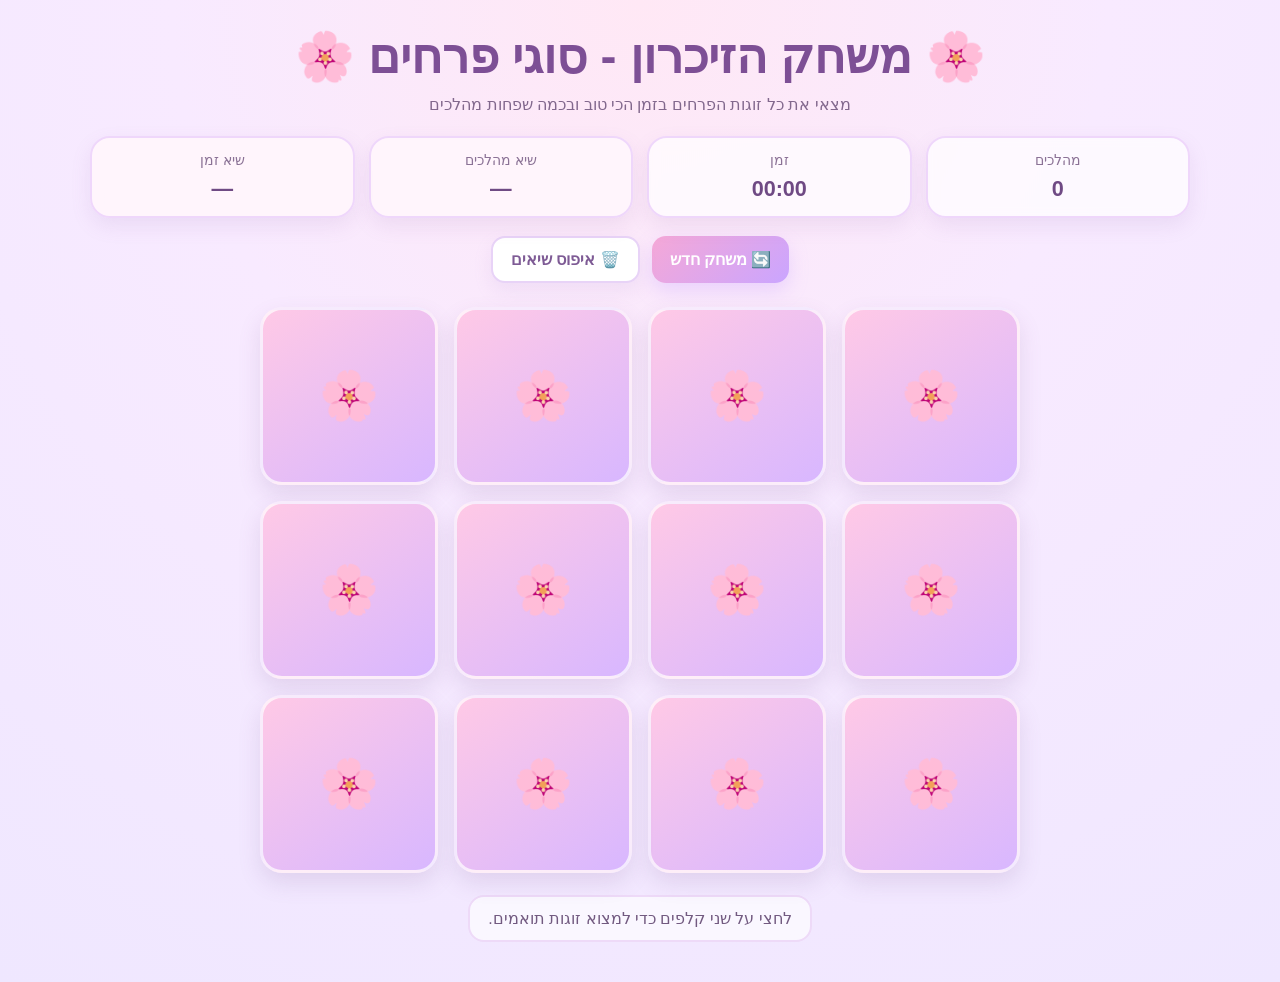
==== Projects/memory-game/index.html @ 7920eef6 "final projects submission" ====
<!DOCTYPE html>
<html lang="he" dir="rtl">
<head>
  <meta charset="UTF-8" />
  <meta name="viewport" content="width=device-width, initial-scale=1.0" />
  <title>משחק הזיכרון - סוגי פרחים</title>
  <link rel="stylesheet" href="style.css" />
</head>
<body>
  <div class="page">
    <header class="top-header">
      <h1>🌸 משחק הזיכרון - סוגי פרחים 🌸</h1>
      <p class="subtitle">מצאי את כל זוגות הפרחים בזמן הכי טוב ובכמה שפחות מהלכים</p>
    </header>

    <section class="stats-panel">
      <div class="stat-box">
        <span class="label">מהלכים</span>
        <span id="moves">0</span>
      </div>

      <div class="stat-box">
        <span class="label">זמן</span>
        <span id="timer">00:00</span>
      </div>

      <div class="stat-box best">
        <span class="label">שיא מהלכים</span>
        <span id="bestMoves">—</span>
      </div>

      <div class="stat-box best">
        <span class="label">שיא זמן</span>
        <span id="bestTime">—</span>
      </div>
    </section>

    <section class="actions">
      <button id="restartBtn" class="main-btn">🔄 משחק חדש</button>
      <button id="resetScoresBtn" class="secondary-btn">🗑️ איפוס שיאים</button>
    </section>

    <section class="game-wrapper">
      <div id="gameBoard" class="game-board"></div>
    </section>

    <section class="message-box">
      <p id="statusText">לחצי על שני קלפים כדי למצוא זוגות תואמים.</p>
    </section>
  </div>

  <script src="script.js"></script>
</body>
</html>
---- Projects/memory-game/style.css ----
* {
  box-sizing: border-box;
}

body {
  margin: 0;
  font-family: Arial, sans-serif;
  background:
    radial-gradient(circle at top, #ffe8f5 0%, #f8eaff 40%, #efe7ff 100%);
  min-height: 100vh;
  color: #5f4b6f;
}

.page {
  width: min(1100px, 92%);
  margin: 0 auto;
  padding: 28px 0 40px;
}

.top-header {
  text-align: center;
  margin-bottom: 22px;
}

.top-header h1 {
  margin: 0 0 10px;
  font-size: clamp(2rem, 4vw, 3rem);
  color: #7d4f95;
}

.subtitle {
  margin: 0;
  font-size: 1rem;
  color: #82688d;
}

.stats-panel {
  display: grid;
  grid-template-columns: repeat(4, minmax(120px, 1fr));
  gap: 14px;
  margin-bottom: 18px;
}

.stat-box {
  background: rgba(255, 255, 255, 0.72);
  border: 2px solid #efd7fb;
  border-radius: 20px;
  padding: 14px 12px;
  text-align: center;
  box-shadow: 0 8px 20px rgba(150, 110, 170, 0.12);
  backdrop-filter: blur(6px);
}

.stat-box .label {
  display: block;
  font-size: 0.9rem;
  margin-bottom: 8px;
  color: #8b7296;
}

.stat-box span:last-child {
  font-size: 1.35rem;
  font-weight: bold;
  color: #6f4a84;
}

.best {
  background: rgba(255, 247, 252, 0.9);
}

.actions {
  display: flex;
  justify-content: center;
  gap: 12px;
  flex-wrap: wrap;
  margin-bottom: 24px;
}

button {
  border: none;
  cursor: pointer;
  border-radius: 14px;
  padding: 12px 18px;
  font-size: 1rem;
  font-weight: bold;
  transition: transform 0.18s ease, box-shadow 0.18s ease, opacity 0.18s ease;
}

button:hover {
  transform: translateY(-2px);
}

.main-btn {
  background: linear-gradient(135deg, #f5a8d7, #caa5ff);
  color: white;
  box-shadow: 0 8px 18px rgba(202, 165, 255, 0.35);
}

.secondary-btn {
  background: white;
  color: #7e5b95;
  border: 2px solid #e8d3f7;
  box-shadow: 0 8px 18px rgba(180, 150, 210, 0.14);
}

.game-wrapper {
  display: flex;
  justify-content: center;
}

.game-board {
  width: min(760px, 100%);
  display: grid;
  grid-template-columns: repeat(4, 1fr);
  gap: 16px;
}

.card {
  position: relative;
  width: 100%;
  aspect-ratio: 1 / 1;
  perspective: 1000px;
}

.card-inner {
  position: absolute;
  inset: 0;
  transition: transform 0.55s ease;
  transform-style: preserve-3d;
}

.card.flipped .card-inner,
.card.matched .card-inner {
  transform: rotateY(180deg);
}

.card-face {
  position: absolute;
  inset: 0;
  border-radius: 22px;
  backface-visibility: hidden;
  overflow: hidden;
  box-shadow: 0 10px 22px rgba(128, 95, 149, 0.16);
}

.card-back {
  background:
    linear-gradient(145deg, #ffc9e6, #d8b7ff);
  display: flex;
  align-items: center;
  justify-content: center;
  color: white;
  font-size: clamp(2rem, 4vw, 3rem);
  border: 3px solid rgba(255, 255, 255, 0.7);
}

.card-front {
  background: #fffafd;
  transform: rotateY(180deg);
  border: 3px solid #f2d9f5;
  display: flex;
  flex-direction: column;
  align-items: center;
  justify-content: center;
  padding: 10px;
}

.card-front img {
  width: 72%;
  height: 72%;
  object-fit: contain;
  pointer-events: none;
  user-select: none;
}

.card-front .flower-name {
  margin-top: 8px;
  font-size: 0.95rem;
  font-weight: bold;
  color: #785c88;
}

.card.matched {
  pointer-events: none;
}

.card.matched .card-front {
  box-shadow: inset 0 0 0 3px #bdf0cd, 0 10px 22px rgba(128, 95, 149, 0.16);
}

.message-box {
  margin-top: 22px;
  text-align: center;
}

#statusText {
  margin: 0;
  font-size: 1rem;
  color: #725a80;
  background: rgba(255, 255, 255, 0.65);
  display: inline-block;
  padding: 12px 18px;
  border-radius: 16px;
  border: 2px solid #eedaf8;
}

.win-message {
  color: #6a4780;
  font-weight: bold;
}

@media (max-width: 760px) {
  .stats-panel {
    grid-template-columns: repeat(2, 1fr);
  }

  .game-board {
    grid-template-columns: repeat(3, 1fr);
  }
}

@media (max-width: 520px) {
  .page {
    width: 94%;
  }

  .game-board {
    grid-template-columns: repeat(2, 1fr);
  }

  .card-front .flower-name {
    font-size: 0.85rem;
  }
}
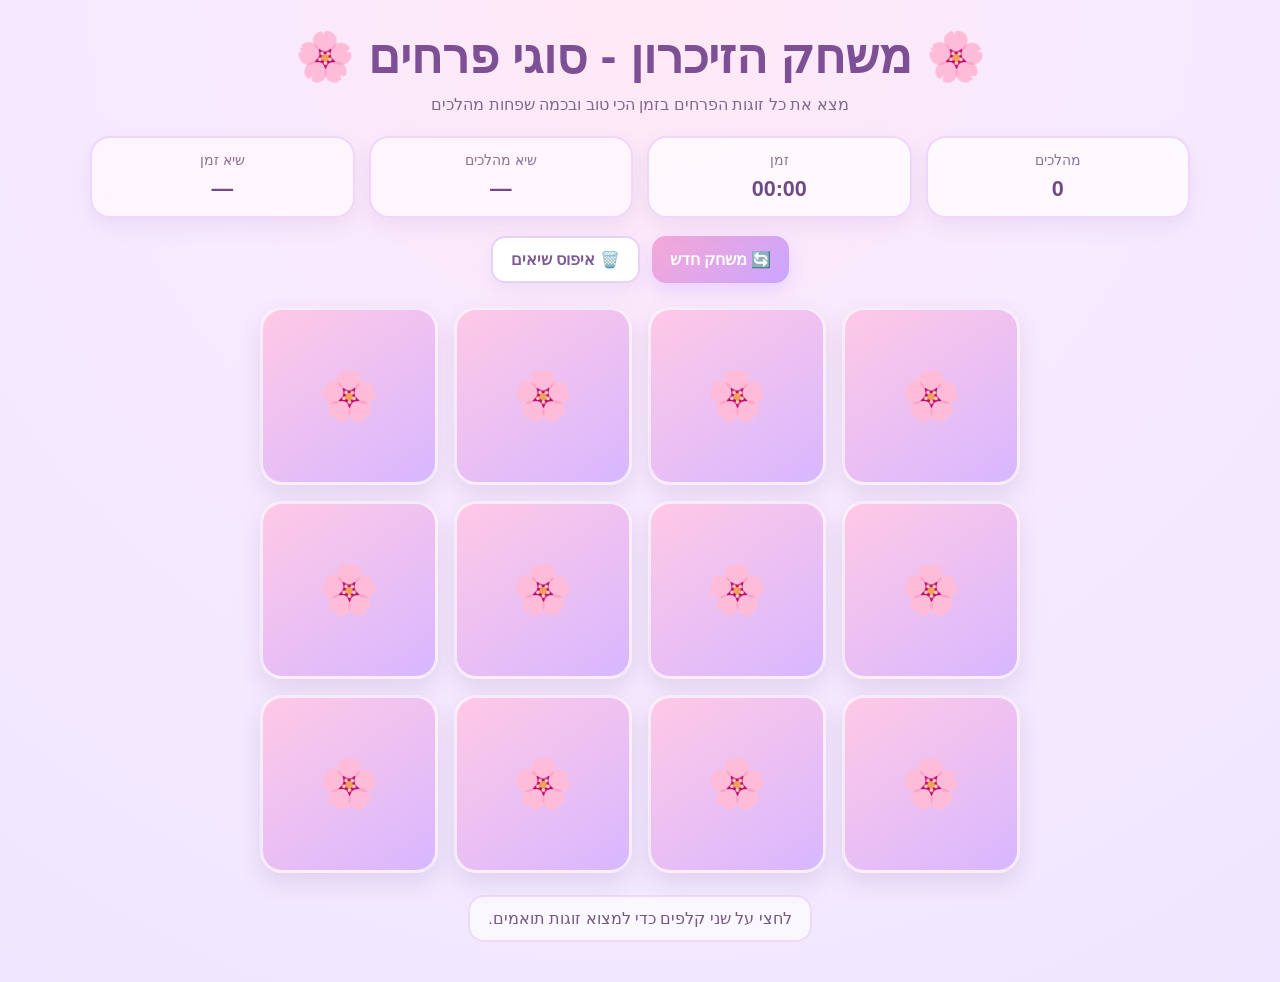
==== commit 0ccb6d75: "final protfolio ready" ====
--- a/Projects/memory-game/index.html
+++ b/Projects/memory-game/index.html
@@ -10,7 +10,7 @@
   <div class="page">
     <header class="top-header">
       <h1>🌸 משחק הזיכרון - סוגי פרחים 🌸</h1>
-      <p class="subtitle">מצאי את כל זוגות הפרחים בזמן הכי טוב ובכמה שפחות מהלכים</p>
+      <p class="subtitle">מצא את כל זוגות הפרחים בזמן הכי טוב ובכמה שפחות מהלכים</p>
     </header>
 
     <section class="stats-panel">
@@ -45,7 +45,7 @@
     </section>
 
     <section class="message-box">
-      <p id="statusText">לחצי על שני קלפים כדי למצוא זוגות תואמים.</p>
+      <p id="statusText">לחץ על שני קלפים כדי למצוא זוגות תואמים.</p>
     </section>
   </div>
 
